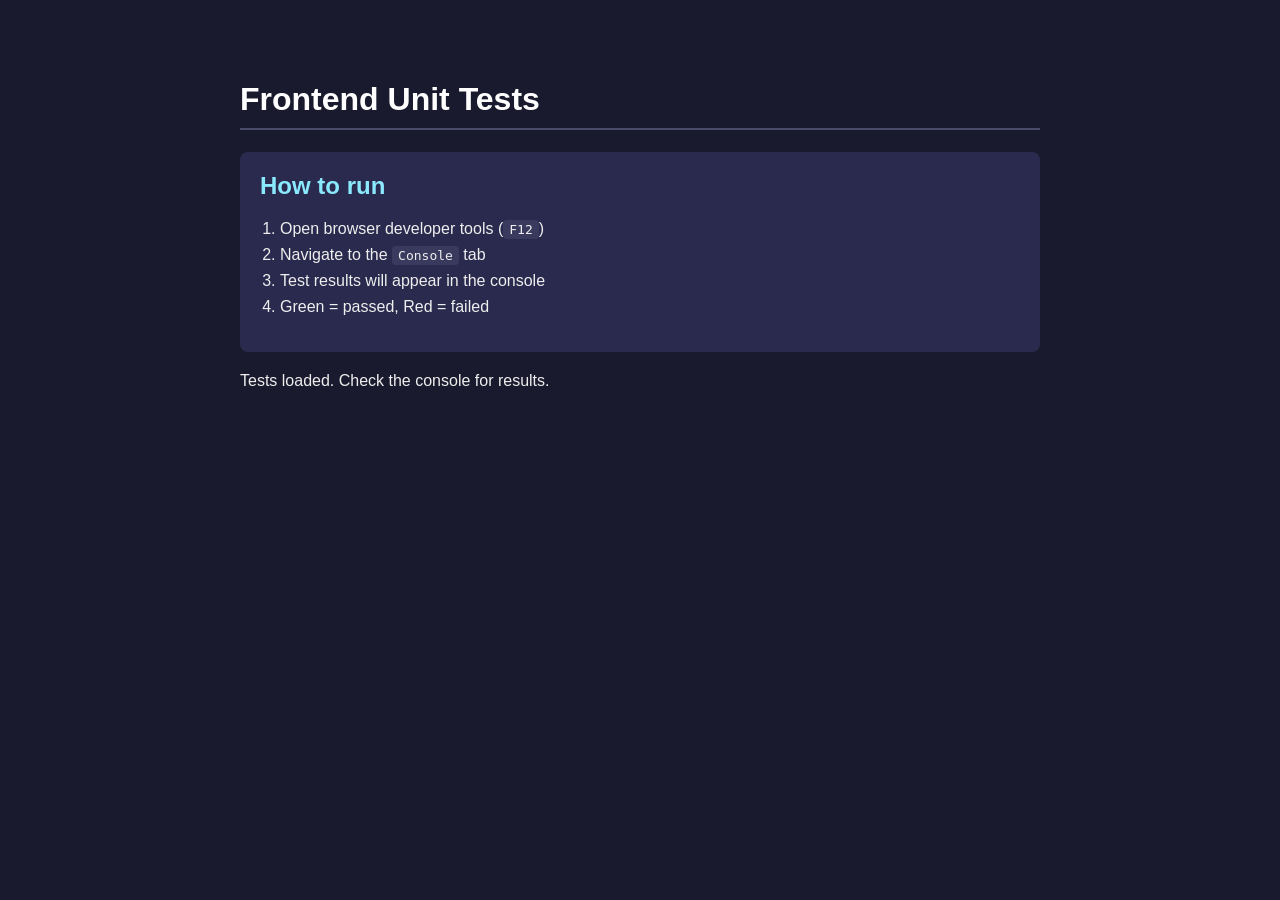
==== repo-to-md/src/static/test.html @ 90909ffd "Add a local local UI Address review comments More review comments Update readme, tune colors Start t" ====
<!DOCTYPE html>
<html lang="en">
<head>
    <meta charset="UTF-8">
    <meta name="viewport" content="width=device-width, initial-scale=1.0">
    <title>Frontend Tests</title>
    <style>
        body {
            font-family: -apple-system, BlinkMacSystemFont, 'Segoe UI', Roboto, sans-serif;
            max-width: 800px;
            margin: 40px auto;
            padding: 20px;
            background: #1a1a2e;
            color: #eee;
        }
        h1 {
            color: #fff;
            border-bottom: 2px solid #4a4a6a;
            padding-bottom: 10px;
        }
        .instructions {
            background: #2a2a4e;
            padding: 20px;
            border-radius: 8px;
            margin-bottom: 20px;
        }
        .instructions h2 {
            margin-top: 0;
            color: #8be9fd;
        }
        .instructions code {
            background: #3a3a5e;
            padding: 2px 6px;
            border-radius: 4px;
        }
        .instructions ol {
            padding-left: 20px;
        }
        .instructions li {
            margin-bottom: 8px;
        }
    </style>
</head>
<body>
    <h1>Frontend Unit Tests</h1>

    <div class="instructions">
        <h2>How to run</h2>
        <ol>
            <li>Open browser developer tools (<code>F12</code>)</li>
            <li>Navigate to the <code>Console</code> tab</li>
            <li>Test results will appear in the console</li>
            <li>Green = passed, Red = failed</li>
        </ol>
    </div>

    <p>Loading tests...</p>

    <!-- Test framework -->
    <script src="js/test/minitest.js"></script>

    <!-- Tests -->
    <script type="module" src="js/test/utils.test.js"></script>
    <script type="module" src="js/test/components.test.js"></script>

    <script>
        document.querySelector('p').textContent = 'Tests loaded. Check the console for results.';
    </script>
</body>
</html>
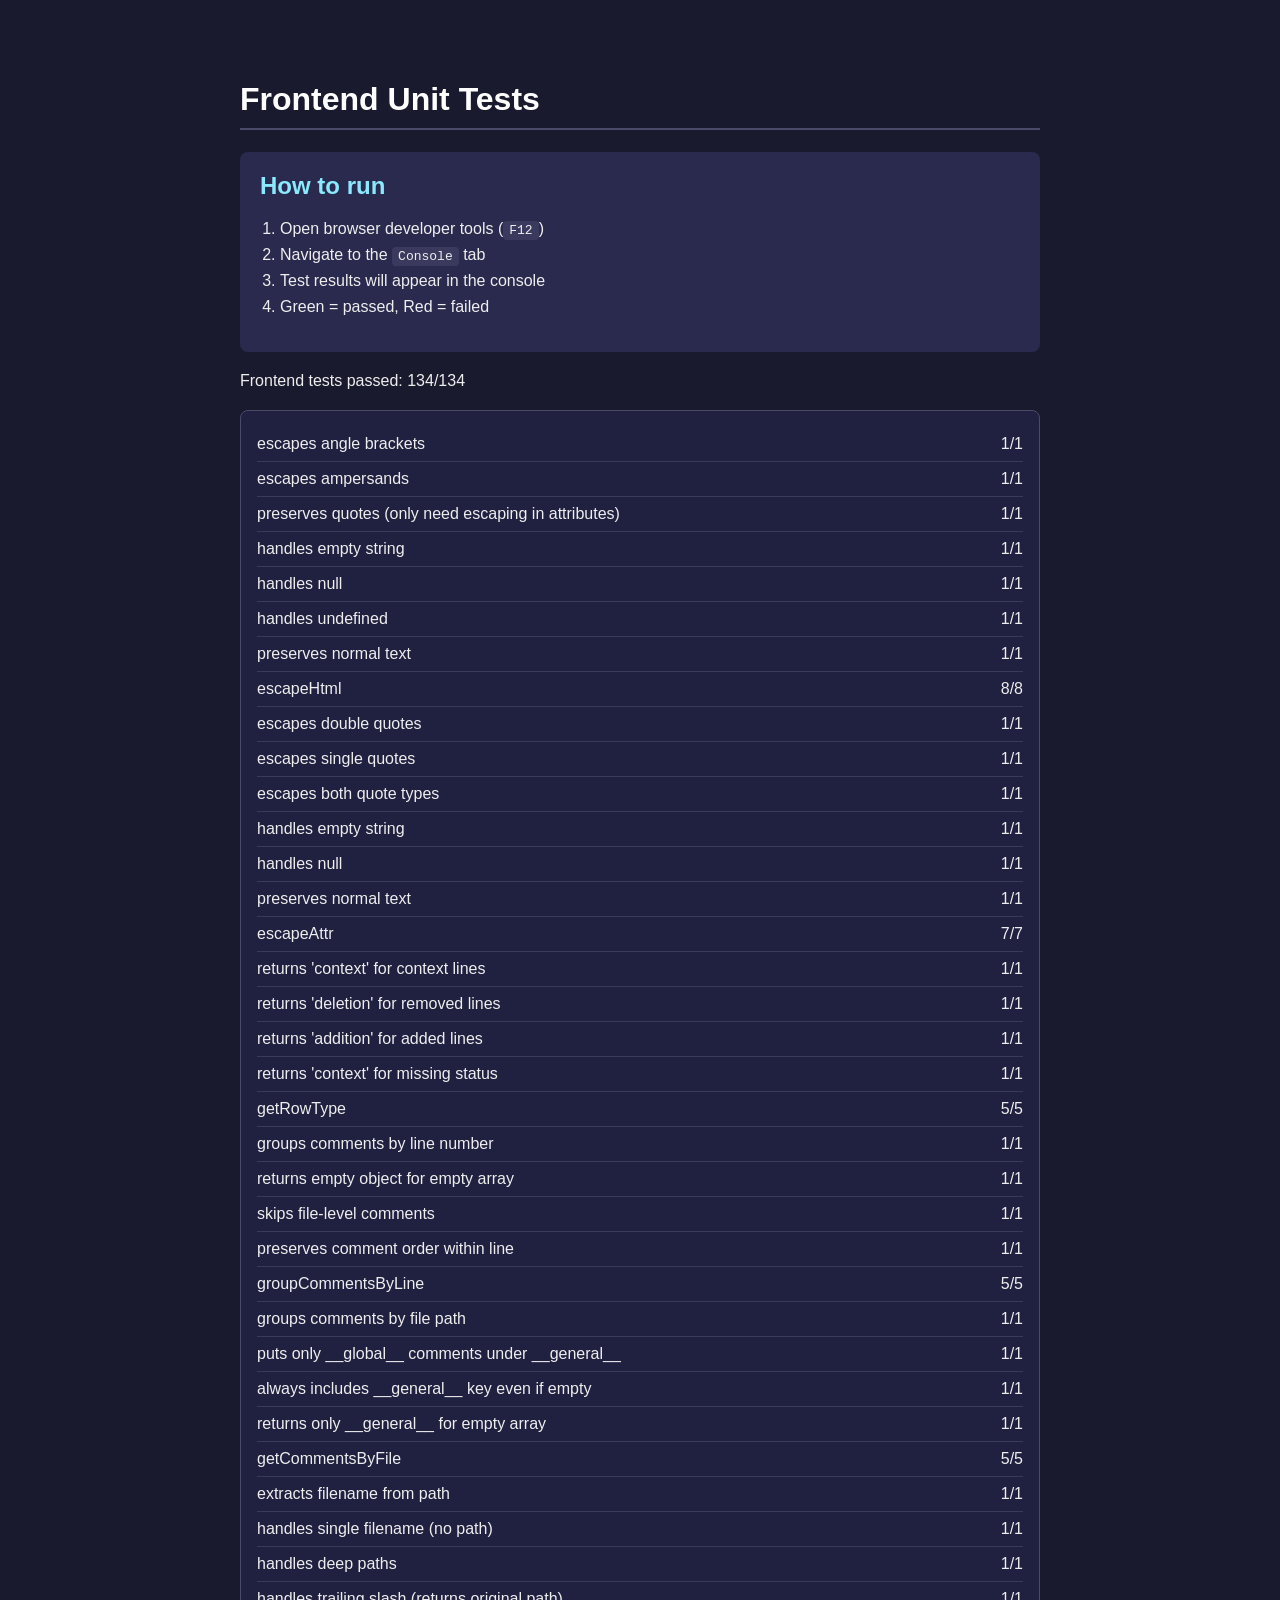
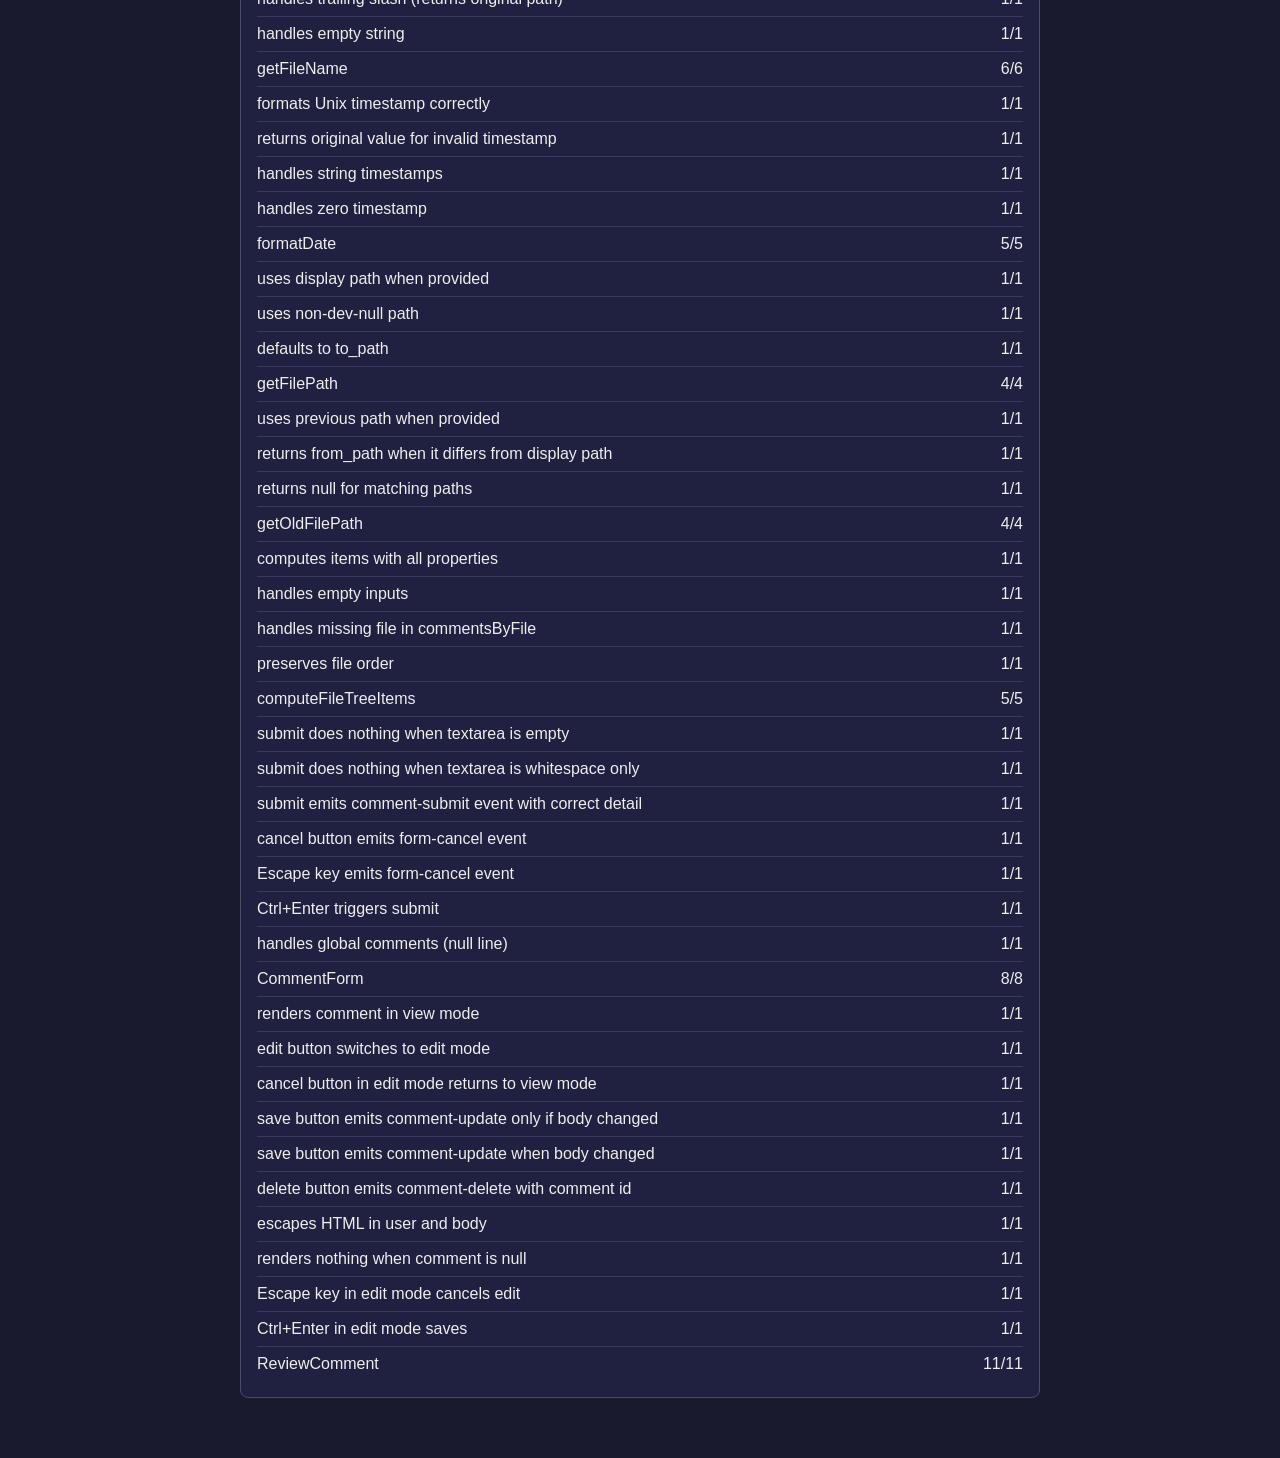
==== commit c087e556: "Address local review feedback" ====
--- a/repo-to-md/src/static/test.html
+++ b/repo-to-md/src/static/test.html
@@ -39,6 +39,25 @@
         .instructions li {
             margin-bottom: 8px;
         }
+        #test-results {
+            background: #202040;
+            border: 1px solid #4a4a6a;
+            border-radius: 8px;
+            padding: 16px;
+            margin-top: 20px;
+        }
+        .test-result {
+            display: flex;
+            justify-content: space-between;
+            padding: 8px 0;
+            border-top: 1px solid #3a3a5e;
+        }
+        .test-result:first-child {
+            border-top: none;
+        }
+        .test-result.failed {
+            color: #ff8080;
+        }
     </style>
 </head>
 <body>
@@ -54,7 +73,8 @@
         </ol>
     </div>
 
-    <p>Loading tests...</p>
+    <p id="test-status">Loading tests...</p>
+    <div id="test-results"></div>
 
     <!-- Test framework -->
     <script src="js/test/minitest.js"></script>
@@ -64,7 +84,27 @@
     <script type="module" src="js/test/components.test.js"></script>
 
     <script>
-        document.querySelector('p').textContent = 'Tests loaded. Check the console for results.';
+        const status = document.getElementById('test-status');
+        const results = document.getElementById('test-results');
+        globalThis.__renderMinitestSummary = () => {
+            const summaries = globalThis.__minitest_results || [];
+            const passed = summaries.reduce((total, item) => total + item.passed, 0);
+            const total = summaries.reduce((sum, item) => sum + item.total, 0);
+            const errors = summaries.reduce((sum, item) => sum + item.errors, 0);
+            status.textContent = summaries.length === 0
+                ? 'Tests loaded. Waiting for results...'
+                : `Frontend tests passed: ${passed}/${total}`;
+            results.innerHTML = summaries.map(item => `
+                <div class="test-result ${item.errors ? 'failed' : ''}">
+                    <span>${item.name}</span>
+                    <span>${item.passed}/${item.total}</span>
+                </div>
+            `).join('');
+            if (errors > 0) {
+                status.textContent += ` (${errors} errors)`;
+            }
+        };
+        status.textContent = 'Tests loaded. Waiting for results...';
     </script>
 </body>
 </html>
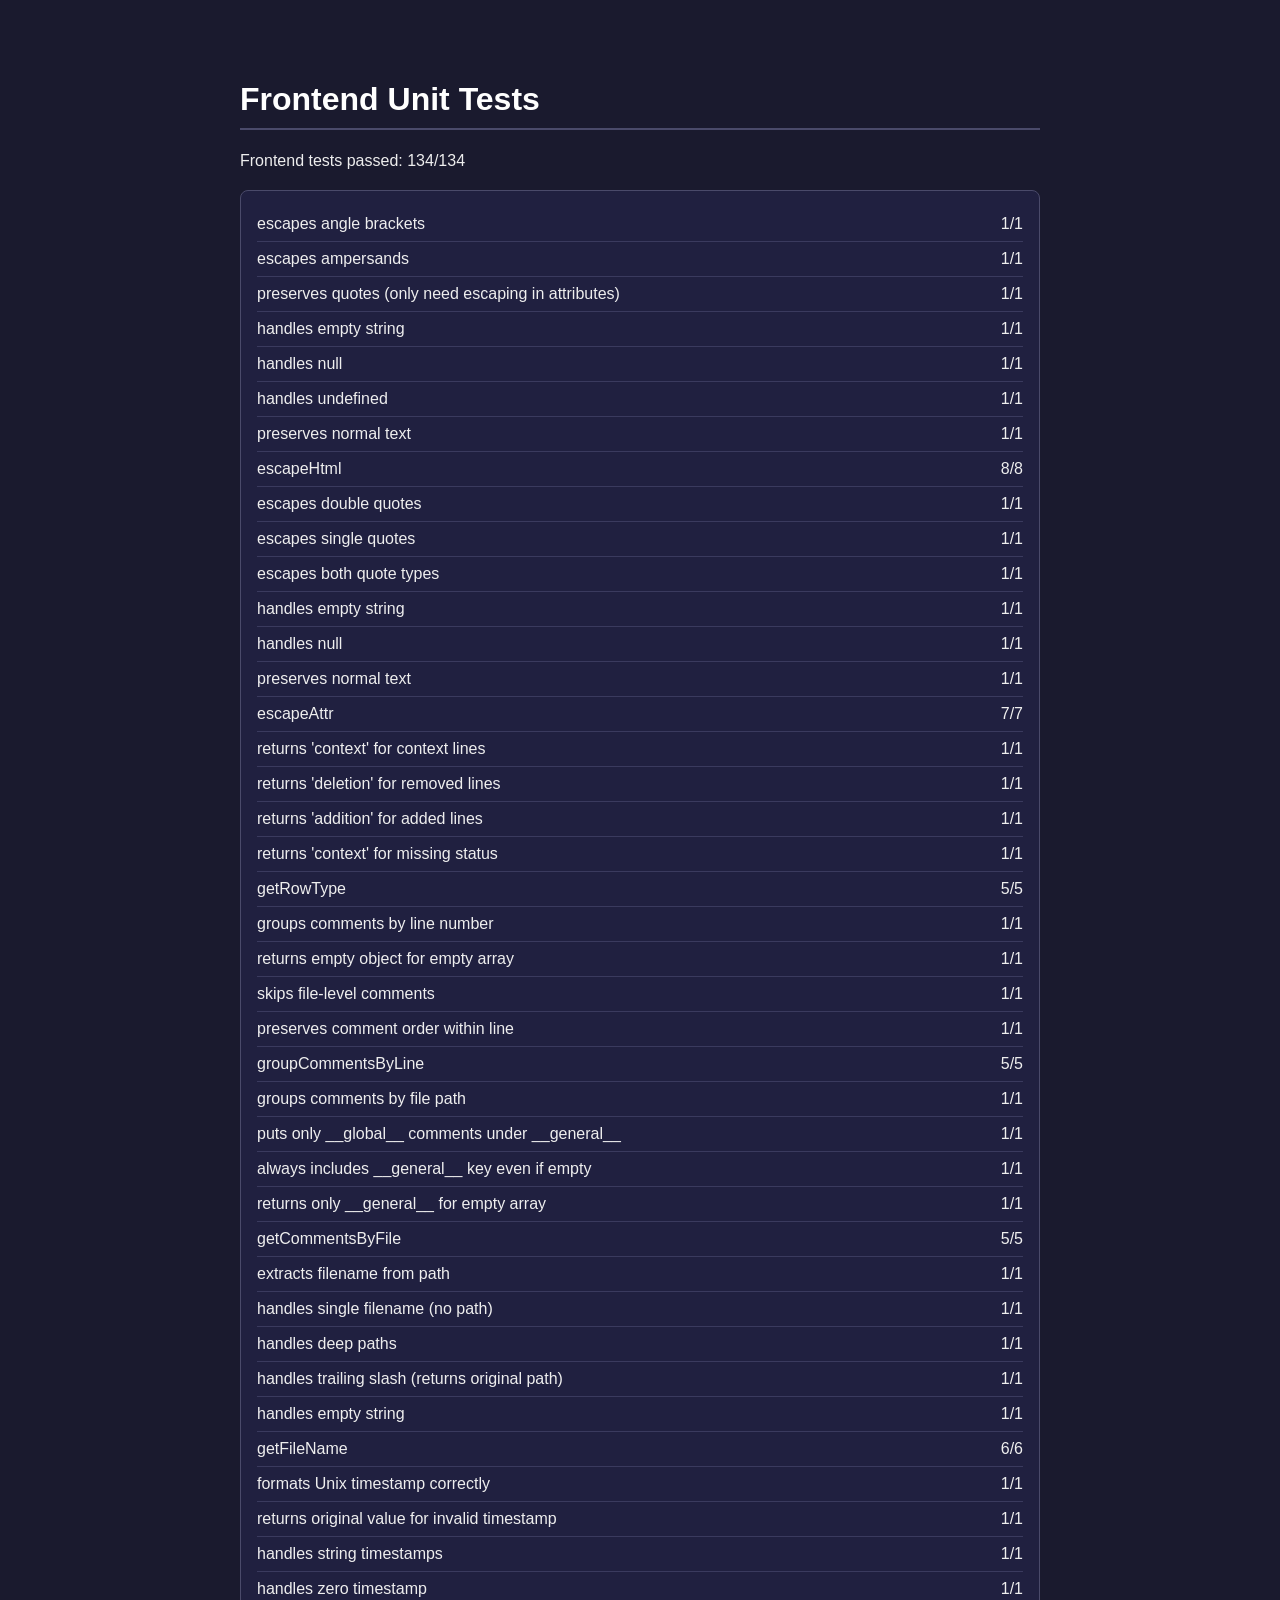
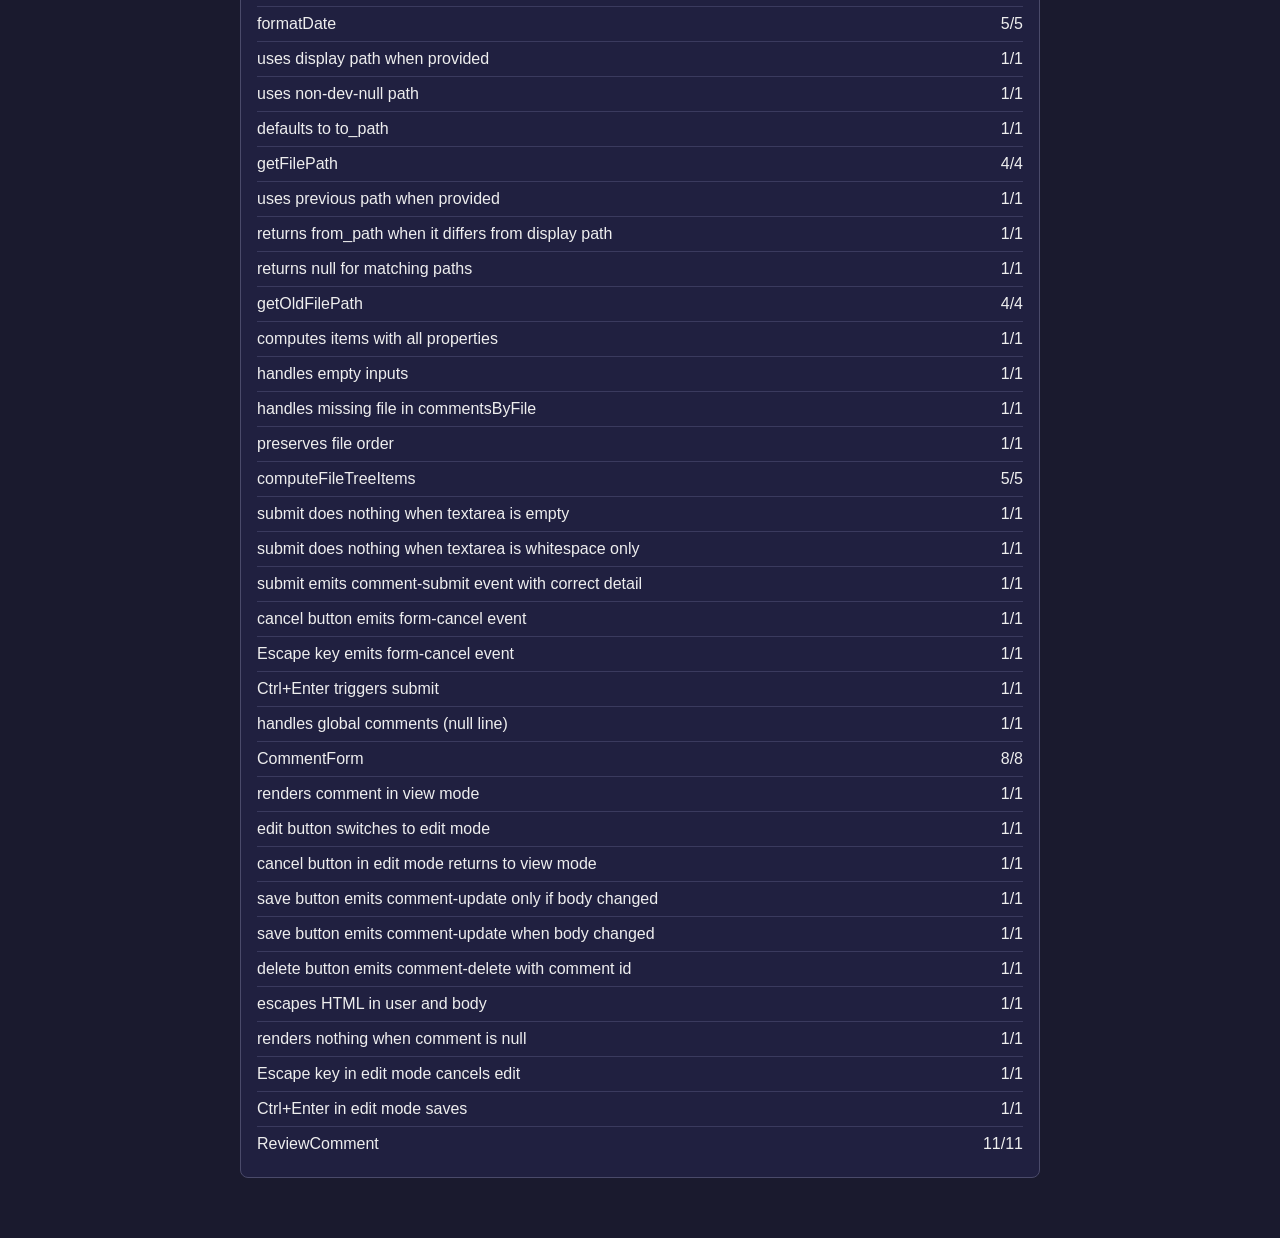
==== commit 4bcd10fb: "Add minitest result hook" ====
--- a/repo-to-md/src/static/test.html
+++ b/repo-to-md/src/static/test.html
@@ -63,16 +63,6 @@
 <body>
     <h1>Frontend Unit Tests</h1>
 
-    <div class="instructions">
-        <h2>How to run</h2>
-        <ol>
-            <li>Open browser developer tools (<code>F12</code>)</li>
-            <li>Navigate to the <code>Console</code> tab</li>
-            <li>Test results will appear in the console</li>
-            <li>Green = passed, Red = failed</li>
-        </ol>
-    </div>
-
     <p id="test-status">Loading tests...</p>
     <div id="test-results"></div>
 
@@ -86,8 +76,10 @@
     <script>
         const status = document.getElementById('test-status');
         const results = document.getElementById('test-results');
-        globalThis.__renderMinitestSummary = () => {
-            const summaries = globalThis.__minitest_results || [];
+        const summaries = [];
+        window.frontendTestResults = summaries;
+        minitest.onResult(result => {
+            summaries.push(result);
             const passed = summaries.reduce((total, item) => total + item.passed, 0);
             const total = summaries.reduce((sum, item) => sum + item.total, 0);
             const errors = summaries.reduce((sum, item) => sum + item.errors, 0);
@@ -103,7 +95,7 @@
             if (errors > 0) {
                 status.textContent += ` (${errors} errors)`;
             }
-        };
+        });
         status.textContent = 'Tests loaded. Waiting for results...';
     </script>
 </body>
